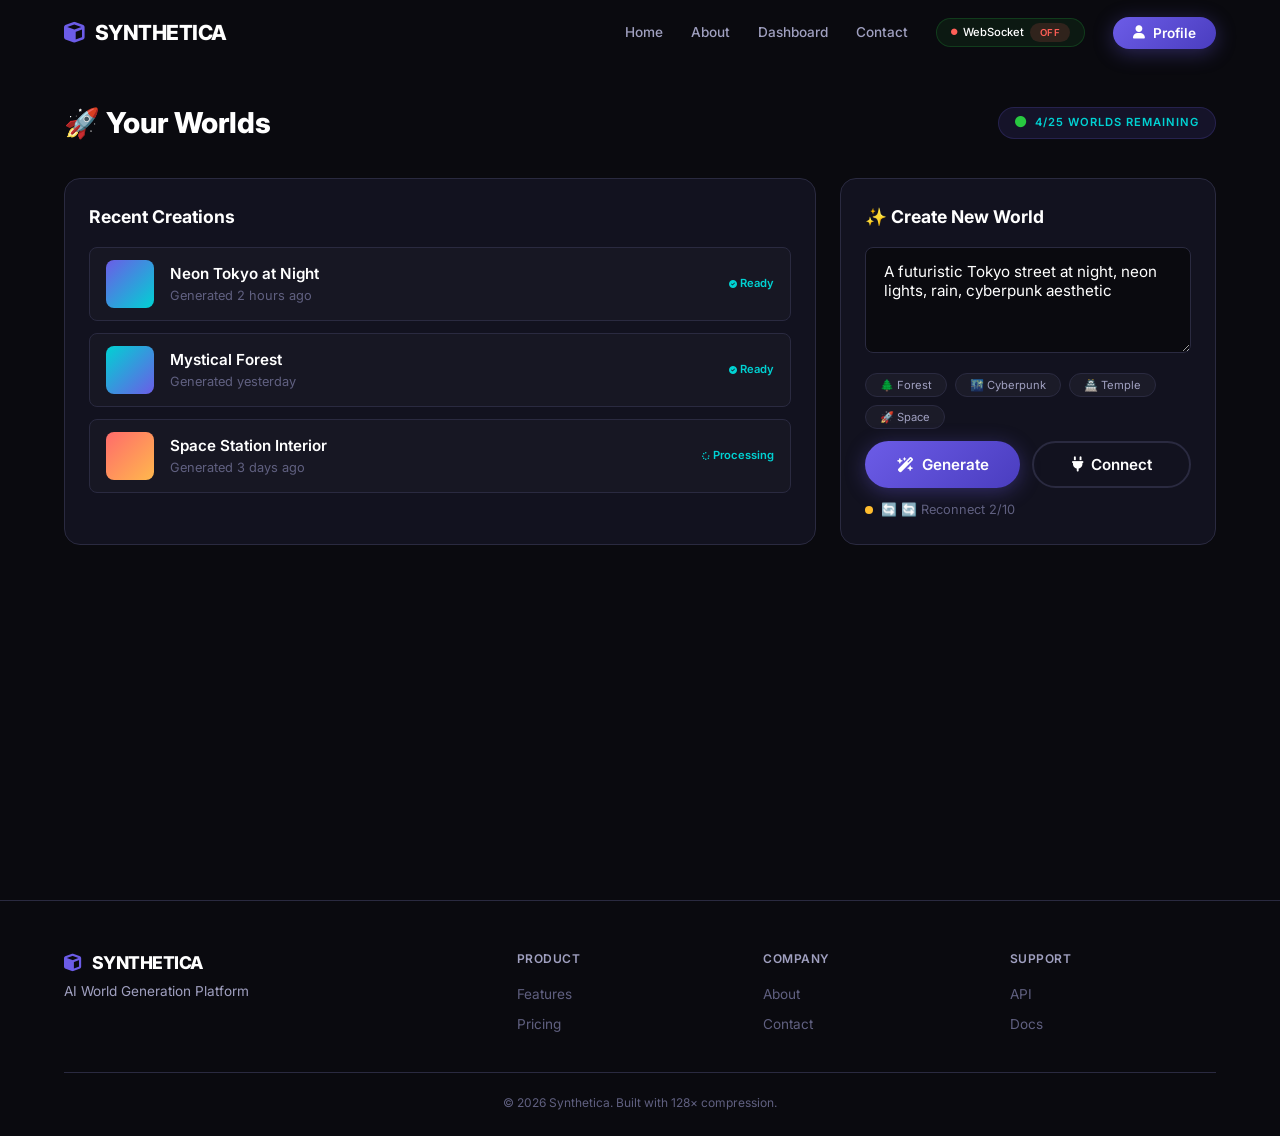
==== dashboard.html @ f523c08d "Synthetica Deploy" ====
<!DOCTYPE html>
<html lang="en">
<head>
    <meta charset="UTF-8" />
    <meta name="viewport" content="width=device-width, initial-scale=1.0" />
    <title>Dashboard · Synthetica</title>
    <link href="https://fonts.googleapis.com/css2?family=Inter:wght@400;500;600;700;800;900&display=swap" rel="stylesheet" />
    <link rel="stylesheet" href="https://cdnjs.cloudflare.com/ajax/libs/font-awesome/6.5.0/css/all.min.css" />
    <link rel="stylesheet" href="static/css/style.css" />
    <style>
        .dashboard { padding: 100px 0 60px; min-height: 100vh; }
        .dashboard-header { display: flex; justify-content: space-between; align-items: center; margin-bottom: 32px; flex-wrap: wrap; gap: 16px; }
        .dashboard-header h2 { font-size: 1.8rem; font-weight: 800; }
        .dashboard-grid { display: grid; grid-template-columns: 2fr 1fr; gap: 24px; }
        .panel { background: var(--bg-card); border: 1px solid var(--border-color); border-radius: var(--radius); padding: 24px; }
        .panel h3 { margin-bottom: 16px; font-size: 1.1rem; font-weight: 700; }
        .world-list { display: flex; flex-direction: column; gap: 12px; max-height: 500px; overflow-y: auto; }
        .world-list::-webkit-scrollbar { width: 4px; }
        .world-list::-webkit-scrollbar-track { background: var(--bg-dark); }
        .world-list::-webkit-scrollbar-thumb { background: var(--primary); border-radius: 10px; }
        .world-item { display: flex; align-items: center; gap: 16px; padding: 12px 16px; background: rgba(255,255,255,0.02); border-radius: var(--radius-sm); border: 1px solid var(--border-color); transition: var(--transition); }
        .world-item:hover { border-color: rgba(108,92,231,0.3); background: rgba(108,92,231,0.03); }
        .world-item .thumb { width: 48px; height: 48px; border-radius: 8px; background: linear-gradient(135deg, var(--primary), var(--secondary)); flex-shrink: 0; }
        .world-item .info { flex: 1; }
        .world-item .info h4 { font-size: 0.95rem; font-weight: 600; }
        .world-item .info p { color: var(--text-muted); font-size: 0.8rem; }
        .world-item .status { font-size: 0.7rem; font-weight: 600; color: var(--secondary); }
        .world-item .status i { font-size: 0.5rem; }
        .prompt-input { width: 100%; padding: 14px 18px; border-radius: var(--radius-sm); border: 1px solid var(--border-color); background: var(--bg-dark); color: white; font-family: var(--font); font-size: 0.95rem; resize: vertical; transition: var(--transition); }
        .prompt-input:focus { outline: none; border-color: var(--primary); box-shadow: 0 0 0 3px rgba(108,92,231,0.1); }
        .generate-bar { display: flex; gap: 12px; margin-top: 12px; }
        .generate-bar .btn { flex: 1; justify-content: center; }
        #connectionStatus { margin-top: 12px; font-size: 0.8rem; color: var(--text-muted); display: flex; align-items: center; gap: 8px; }
        #connectionStatus .dot { width: 8px; height: 8px; border-radius: 50%; display: inline-block; }
        #connectionStatus .dot.green { background: #28C840; }
        #connectionStatus .dot.red { background: #FF5F57; }
        #connectionStatus .dot.yellow { background: #FFBD2E; }
        .quick-prompts { display: flex; gap: 8px; flex-wrap: wrap; margin-top: 12px; }
        .quick-prompts button { background: rgba(255,255,255,0.04); border: 1px solid var(--border-color); color: var(--text-secondary); padding: 4px 14px; border-radius: 50px; font-size: 0.7rem; cursor: pointer; transition: var(--transition); font-family: var(--font); }
        .quick-prompts button:hover { border-color: var(--primary); color: white; }
        .profile-modal { display: none; position: fixed; top: 0; left: 0; right: 0; bottom: 0; background: rgba(0,0,0,0.8); backdrop-filter: blur(10px); z-index: 9999; align-items: center; justify-content: center; }
        .profile-modal.active { display: flex; }
        .profile-modal-content { background: var(--bg-card); border: 1px solid var(--border-color); border-radius: var(--radius); padding: 40px; max-width: 420px; width: 90%; position: relative; }
        .profile-modal-close { position: absolute; top: 12px; right: 16px; background: none; border: none; color: var(--text-secondary); font-size: 1.5rem; cursor: pointer; transition: var(--transition); }
        .profile-modal-close:hover { color: white; }
        .profile-avatar { width: 80px; height: 80px; border-radius: 50%; background: linear-gradient(135deg,var(--primary),var(--secondary)); margin: 0 auto 12px; display: flex; align-items: center; justify-content: center; font-size: 2.5rem; font-weight: 700; color: white; }
        @media (max-width: 768px) { .dashboard-grid { grid-template-columns: 1fr; } .dashboard-header { flex-direction: column; align-items: flex-start; } .generate-bar { flex-direction: column; } }
    </style>
</head>
<body>

<nav class="navbar" id="navbar">
    <div class="container">
        <a href="index.html" class="logo"><i class="fas fa-cube"></i> SYNTHETICA</a>
        <div class="nav-links">
            <a href="index.html">Home</a>
            <a href="about.html">About</a>
            <a href="dashboard.html">Dashboard</a>
            <a href="contact.html">Contact</a>
            <div class="websocket-badge" id="wsBadge2"><i class="fas fa-circle"></i><span>WebSocket</span><span class="status live">LIVE</span></div>
            <button class="btn btn-primary btn-sm" onclick="openProfile()" style="cursor:pointer; border:none; font-family:var(--font);"><i class="fas fa-user"></i> Profile</button>
        </div>
        <div class="hamburger" id="hamburger2"><span></span><span></span><span></span></div>
    </div>
</nav>

<div class="profile-modal" id="profileModal">
    <div class="profile-modal-content">
        <button class="profile-modal-close" onclick="closeProfile()">&times;</button>
        <div style="text-align:center; margin-bottom:24px;">
            <div class="profile-avatar">👤</div>
            <h2 style="font-size:1.5rem;">CSE Student</h2>
            <p style="color:var(--text-secondary);">hello@synthetica.ai</p>
        </div>
        <div style="border-top:1px solid var(--border-color); padding-top:16px;">
            <div style="display:flex; justify-content:space-between; padding:8px 0;"><span style="color:var(--text-secondary);">Plan</span><span style="font-weight:600; color:var(--secondary);">Free</span></div>
            <div style="display:flex; justify-content:space-between; padding:8px 0;"><span style="color:var(--text-secondary);">Worlds Used</span><span style="font-weight:600;">4 / 25</span></div>
            <div style="display:flex; justify-content:space-between; padding:8px 0;"><span style="color:var(--text-secondary);">Member Since</span><span style="font-weight:600;">2026</span></div>
        </div>
        <a href="index.html#pricing" class="btn btn-primary" style="width:100%; justify-content:center; margin-top:16px;"><i class="fas fa-crown"></i> Upgrade to Pro</a>
    </div>
</div>

<section class="dashboard">
    <div class="container">
        <div class="dashboard-header">
            <h2>🚀 Your Worlds</h2>
            <span class="badge"><i class="fas fa-circle" style="color:#28C840;"></i> 4/25 worlds remaining</span>
        </div>
        <div class="dashboard-grid">
            <div class="panel">
                <h3>Recent Creations</h3>
                <div class="world-list" id="worldList">
                    <div class="world-item"><div class="thumb"></div><div class="info"><h4>Neon Tokyo at Night</h4><p>Generated 2 hours ago</p></div><span class="status"><i class="fas fa-check-circle"></i> Ready</span></div>
                    <div class="world-item"><div class="thumb" style="background:linear-gradient(135deg,#00D2D3,#6C5CE7);"></div><div class="info"><h4>Mystical Forest</h4><p>Generated yesterday</p></div><span class="status"><i class="fas fa-check-circle"></i> Ready</span></div>
                    <div class="world-item"><div class="thumb" style="background:linear-gradient(135deg,#FF6B6B,#FFB84D);"></div><div class="info"><h4>Space Station Interior</h4><p>Generated 3 days ago</p></div><span class="status"><i class="fas fa-spinner fa-spin"></i> Processing</span></div>
                </div>
            </div>
            <div class="panel">
                <h3>✨ Create New World</h3>
                <textarea class="prompt-input" id="promptInput" rows="4" placeholder="Describe your world... e.g., &quot;A cyberpunk city with flying cars at sunset&quot;">A futuristic Tokyo street at night, neon lights, rain, cyberpunk aesthetic</textarea>
                <div class="quick-prompts">
                    <button onclick="setPrompt('A serene forest with glowing mushrooms at midnight')">🌲 Forest</button>
                    <button onclick="setPrompt('A cyberpunk city with flying cars and holographic billboards')">🌃 Cyberpunk</button>
                    <button onclick="setPrompt('An ancient floating temple in the clouds')">🏯 Temple</button>
                    <button onclick="setPrompt('A futuristic space station with Earth view')">🚀 Space</button>
                </div>
                <div class="generate-bar">
                    <button class="btn btn-primary" id="generateBtn"><i class="fas fa-wand-magic-sparkles"></i> Generate</button>
                    <button class="btn btn-outline" id="connectBtn"><i class="fas fa-plug"></i> Connect</button>
                </div>
                <div id="connectionStatus"><span class="dot red" id="statusDot"></span><span id="statusText">🔴 Disconnected</span></div>
            </div>
        </div>
    </div>
</section>

<footer class="footer">
    <div class="container">
        <div class="footer-grid">
            <div class="footer-brand"><a href="index.html" class="logo"><i class="fas fa-cube"></i> SYNTHETICA</a><p>AI World Generation Platform</p></div>
            <div class="footer-links"><h5>Product</h5><a href="index.html#features">Features</a><a href="index.html#pricing">Pricing</a></div>
            <div class="footer-links"><h5>Company</h5><a href="about.html">About</a><a href="contact.html">Contact</a></div>
            <div class="footer-links"><h5>Support</h5><a href="contact.html">API</a><a href="contact.html">Docs</a></div>
        </div>
        <div class="footer-bottom"><p>&copy; 2026 Synthetica. Built with 128× compression.</p></div>
    </div>
</footer>

<script>
// ===== BASIC FUNCTIONS =====
function setPrompt(text) { 
    document.getElementById('promptInput').value = text; 
}

function openProfile() { 
    document.getElementById('profileModal').classList.add('active'); 
}

function closeProfile() { 
    document.getElementById('profileModal').classList.remove('active'); 
}

window.onclick = function(event) { 
    const modal = document.getElementById('profileModal'); 
    if (event.target == modal) { 
        modal.classList.remove('active'); 
    } 
};

// ===== HAMBURGER MENU =====
document.getElementById('hamburger2')?.addEventListener('click', function() { 
    document.querySelector('.nav-links').classList.toggle('active'); 
});

// ===== CONNECT BUTTON =====
document.getElementById('connectBtn')?.addEventListener('click', function() {
    console.log('🔌 Connect button clicked');
    if (typeof ws !== 'undefined' && ws) {
        ws.connect();
        document.getElementById('statusText').textContent = '🔄 Connecting...';
        document.getElementById('statusDot').className = 'dot yellow';
    } else {
        alert('⚠️ WebSocket not initialized. Please refresh the page.');
    }
});

// ===== GENERATE BUTTON =====
document.getElementById('generateBtn')?.addEventListener('click', function() {
    const prompt = document.getElementById('promptInput').value || 'A futuristic world';
    console.log('🎯 Generate clicked:', prompt);
    
    if (typeof ws === 'undefined' || !ws) {
        alert('⚠️ WebSocket not initialized. Please refresh the page.');
        return;
    }
    
    if (!ws.isConnected) {
        alert('⚠️ Please connect to the server first. Click "Connect".');
        document.getElementById('statusText').textContent = '⚠️ Not connected';
        document.getElementById('statusDot').className = 'dot red';
        return;
    }
    
    ws.sendPrompt(prompt);
    document.getElementById('statusText').textContent = '⏳ Generating...';
    document.getElementById('statusDot').className = 'dot yellow';
});

// ===== AUTO-CONNECT ON PAGE LOAD =====
document.addEventListener('DOMContentLoaded', function() {
    console.log('📄 Dashboard loaded');
    
    // Try to connect after 1 second
    setTimeout(function() {
        if (typeof ws !== 'undefined' && ws && !ws.isConnected) {
            console.log('🔄 Auto-connecting...');
            ws.connect();
        }
    }, 1000);
    
    // Check connection status after 2 seconds
    setTimeout(function() {
        if (typeof ws !== 'undefined' && ws && ws.isConnected) {
            document.getElementById('statusText').textContent = '🟢 Connected to Synthetica';
            document.getElementById('statusDot').className = 'dot green';
        } else {
            document.getElementById('statusText').textContent = '⚠️ Click "Connect" to start';
            document.getElementById('statusDot').className = 'dot red';
        }
    }, 2500);
});

// ===== OVERRIDE WS STATUS HANDLER =====
document.addEventListener('DOMContentLoaded', function() {
    // Wait for ws to be defined
    const checkWs = setInterval(function() {
        if (typeof ws !== 'undefined' && ws) {
            clearInterval(checkWs);
            console.log('✅ WebSocket found, overriding status handler');
            
            // Save original onStatus
            const originalOnStatus = ws.onStatus;
            
            // Override
            ws.onStatus = function(status, message) {
                console.log('📡 Status update:', status, message);
                
                // Call original if exists
                if (originalOnStatus && typeof originalOnStatus === 'function') {
                    originalOnStatus(status, message);
                }
                
                // Update dashboard status
                const statusText = document.getElementById('statusText');
                const statusDot = document.getElementById('statusDot');
                
                if (statusText && statusDot) {
                    if (status === 'connected' || status === 'complete') {
                        statusText.textContent = '🟢 ' + (message || 'Connected to Synthetica');
                        statusDot.className = 'dot green';
                    } else if (status === 'reconnecting') {
                        statusText.textContent = '🔄 ' + message;
                        statusDot.className = 'dot yellow';
                    } else if (status === 'generating') {
                        statusText.textContent = '⏳ ' + message;
                        statusDot.className = 'dot yellow';
                    } else if (status === 'world') {
                        statusText.textContent = '🌍 ' + message;
                        statusDot.className = 'dot green';
                    } else if (status === 'failed') {
                        statusText.textContent = '❌ ' + message;
                        statusDot.className = 'dot red';
                    } else {
                        statusText.textContent = '⚪ ' + (message || 'Disconnected');
                        statusDot.className = 'dot red';
                    }
                }
            };
            
            console.log('✅ Status handler updated successfully!');
        }
    }, 100);
});

console.log('🚀 Dashboard ready!');
</script>

<script src="static/js/main.js"></script>
<script src="static/js/websocket.js"></script>
</body>
</html>
---- static/css/style.css ----
:root {
    --primary: #6C5CE7;
    --primary-dark: #4A3DBF;
    --secondary: #00D2D3;
    --bg-dark: #0A0A0F;
    --bg-card: #12121F;
    --text-primary: #FFFFFF;
    --text-secondary: #A0A0C0;
    --text-muted: #606080;
    --border-color: #2A2A40;
    --font: 'Inter', -apple-system, sans-serif;
    --radius: 16px;
    --radius-sm: 8px;
    --transition: 0.3s cubic-bezier(0.4, 0, 0.2, 1);
}
* { margin: 0; padding: 0; box-sizing: border-box; }
html { scroll-behavior: smooth; }
body {
    font-family: var(--font);
    background: var(--bg-dark);
    color: var(--text-primary);
    line-height: 1.6;
    -webkit-font-smoothing: antialiased;
    overflow-x: hidden;
}
.container { max-width: 1200px; margin: 0 auto; padding: 0 24px; }
.btn {
    display: inline-flex; align-items: center; justify-content: center;
    gap: 8px; padding: 12px 28px; border-radius: 50px;
    font-weight: 600; font-size: 0.95rem; text-decoration: none;
    transition: var(--transition); border: none; cursor: pointer;
    font-family: var(--font);
}
.btn-primary {
    background: linear-gradient(135deg, var(--primary), var(--primary-dark));
    color: white; box-shadow: 0 4px 20px rgba(108, 92, 231, 0.35);
}
.btn-primary:hover { transform: translateY(-2px); box-shadow: 0 8px 40px rgba(108, 92, 231, 0.5); }
.btn-primary:active { transform: scale(0.97); }
.btn-outline {
    background: transparent; color: var(--text-primary);
    border: 2px solid var(--border-color);
}
.btn-outline:hover { border-color: var(--primary); color: var(--primary); }
.btn-sm { padding: 8px 20px; font-size: 0.85rem; }
.btn-lg { padding: 16px 36px; font-size: 1.05rem; }
.btn:disabled { opacity: 0.5; cursor: not-allowed; transform: none !important; }
.badge {
    display: inline-flex; align-items: center; gap: 8px;
    background: rgba(108, 92, 231, 0.12);
    border: 1px solid rgba(108, 92, 231, 0.2);
    padding: 6px 16px; border-radius: 50px;
    font-size: 0.7rem; font-weight: 600;
    color: var(--secondary); text-transform: uppercase;
    letter-spacing: 1px;
}
.gradient-text {
    background: linear-gradient(135deg, var(--primary), var(--secondary));
    -webkit-background-clip: text; -webkit-text-fill-color: transparent;
    background-clip: text;
}
.highlight { color: var(--secondary); font-weight: 600; }
.navbar {
    position: fixed; top: 0; left: 0; right: 0; z-index: 1000;
    padding: 16px 0; transition: var(--transition); background: transparent;
}
.navbar.scrolled {
    background: rgba(10, 10, 15, 0.92);
    backdrop-filter: blur(20px);
    border-bottom: 1px solid var(--border-color);
}
.navbar .container { display: flex; justify-content: space-between; align-items: center; }
.logo {
    font-size: 1.3rem; font-weight: 800; color: white;
    text-decoration: none; display: flex; align-items: center;
    gap: 10px; letter-spacing: -0.5px;
}
.logo i { color: var(--primary); }
.nav-links {
    display: flex; align-items: center; gap: 28px;
}
.nav-links a {
    color: var(--text-secondary); text-decoration: none;
    font-size: 0.85rem; font-weight: 500; transition: var(--transition);
}
.nav-links a:hover { color: white; }
.websocket-badge {
    display: flex; align-items: center; gap: 6px;
    background: rgba(40, 200, 64, 0.08);
    border: 1px solid rgba(40, 200, 64, 0.2);
    padding: 4px 14px; border-radius: 50px;
    font-size: 0.7rem; font-weight: 500;
}
.websocket-badge i { font-size: 0.4rem; color: #28C840; }
.websocket-badge .status {
    padding: 2px 10px; border-radius: 50px;
    font-weight: 600; font-size: 0.6rem; letter-spacing: 0.5px;
}
.websocket-badge .status.live { background: rgba(40, 200, 64, 0.15); color: #28C840; }
.websocket-badge .status.off { background: rgba(255, 95, 87, 0.15); color: #FF5F57; }
.hamburger {
    display: none; flex-direction: column; gap: 5px; cursor: pointer; padding: 4px;
}
.hamburger span { width: 25px; height: 2px; background: white; transition: var(--transition); }
.hamburger.active span:nth-child(1) { transform: rotate(45deg) translate(5px, 5px); }
.hamburger.active span:nth-child(2) { opacity: 0; }
.hamburger.active span:nth-child(3) { transform: rotate(-45deg) translate(5px, -5px); }
.hero {
    min-height: 100vh; display: flex; align-items: center;
    padding: 120px 0 80px; position: relative; overflow: hidden;
}
.hero::before {
    content: ''; position: absolute; top: -40%; right: -20%;
    width: 800px; height: 800px;
    background: radial-gradient(circle, rgba(108, 92, 231, 0.06), transparent 70%);
    pointer-events: none;
}
.hero-grid {
    display: grid; grid-template-columns: 1fr 1.1fr;
    gap: 60px; align-items: center; position: relative; z-index: 1;
}
.hero-content h1 {
    font-size: 4.2rem; font-weight: 900; line-height: 1.05;
    margin: 16px 0 20px; letter-spacing: -0.03em;
}
.hero-status {
    display: flex; align-items: center; gap: 12px; margin: 8px 0 16px;
}
.status-indicator {
    display: flex; align-items: center; gap: 8px;
    font-size: 0.8rem; color: var(--text-secondary);
}
.status-indicator i {
    font-size: 0.5rem; color: #28C840;
    animation: pulse 2s ease-in-out infinite;
}
@keyframes pulse { 0%, 100% { opacity: 1; } 50% { opacity: 0.2; } }
.status-badge {
    padding: 2px 12px; border-radius: 50px; font-size: 0.6rem;
    font-weight: 700; letter-spacing: 0.5px;
}
.status-badge.live { background: rgba(40, 200, 64, 0.15); color: #28C840; }
.hero-desc {
    color: var(--text-secondary); font-size: 1.1rem;
    max-width: 480px; line-height: 1.8;
}
.hero-actions { display: flex; gap: 16px; margin-top: 32px; flex-wrap: wrap; }
.demo-window {
    background: var(--bg-card); border-radius: var(--radius);
    border: 1px solid var(--border-color); overflow: hidden;
    box-shadow: 0 0 60px rgba(108, 92, 231, 0.15);
}
.demo-header {
    padding: 12px 16px; background: rgba(255, 255, 255, 0.02);
    border-bottom: 1px solid var(--border-color);
    display: flex; align-items: center; gap: 8px; flex-wrap: wrap;
}
.dot { width: 10px; height: 10px; border-radius: 50%; display: inline-block; }
.dot.red { background: #FF5F57; }
.dot.yellow { background: #FFBD2E; }
.dot.green { background: #28C840; }
.demo-title {
    color: var(--text-secondary); font-size: 0.7rem;
    font-weight: 600; margin-left: 4px; letter-spacing: 0.5px;
}
.demo-badge {
    margin-left: auto; display: inline-flex; align-items: center;
    gap: 4px; font-size: 0.6rem; color: var(--text-muted);
    background: rgba(255, 255, 255, 0.04); padding: 2px 10px;
    border-radius: 50px;
}
.demo-badge i { font-size: 0.4rem; color: var(--secondary); }
.demo-content { padding: 16px; min-height: 380px; }
.world-preview {
    width: 100%; aspect-ratio: 16/9;
    background: linear-gradient(135deg, #0a0a1a, #1a0a2e, #0a1a2a);
    border-radius: var(--radius-sm); position: relative; overflow: hidden;
}
.preview-scene {
    width: 100%; height: 100%; position: relative;
    transition: transform 0.5s ease;
    background-image: radial-gradient(circle at 30% 20%, rgba(108, 92, 231, 0.2), transparent 50%), radial-gradient(circle at 70% 80%, rgba(0, 210, 211, 0.12), transparent 50%);
    background-size: cover; background-position: center;
}
.preview-scene::before {
    content: ''; position: absolute; inset: 0;
    background: linear-gradient(0deg, rgba(0, 0, 0, 0.6) 0%, transparent 40%), linear-gradient(180deg, rgba(108, 92, 231, 0.05) 0%, transparent 50%);
    pointer-events: none;
}
.world-overlay {
    position: absolute; inset: 0;
    display: flex; flex-direction: column; justify-content: space-between;
    padding: 20px;
}
.world-overlay>* { pointer-events: auto; }
.world-info { display: flex; justify-content: space-between; align-items: flex-start; }
.world-name { font-size: 1.2rem; font-weight: 700; color: white; text-shadow: 0 2px 20px rgba(0, 0, 0, 0.8); letter-spacing: -0.5px; }
.world-controls { display: flex; gap: 12px; color: rgba(255, 255, 255, 0.6); font-size: 0.9rem; }
.world-controls i { cursor: pointer; transition: var(--transition); }
.world-controls i:hover { color: white; transform: scale(1.1); }
.world-tags { display: flex; gap: 8px; flex-wrap: wrap; }
.world-tags .tag { padding: 2px 12px; border-radius: 50px; background: rgba(255, 255, 255, 0.06); border: 1px solid rgba(255, 255, 255, 0.06); font-size: 0.55rem; color: rgba(255, 255, 255, 0.5); letter-spacing: 0.5px; }
.world-actions { display: flex; justify-content: center; }
.world-btn { background: rgba(255, 255, 255, 0.06); backdrop-filter: blur(10px); border: 1px solid rgba(255, 255, 255, 0.08); color: white; padding: 10px 24px; border-radius: 50px; font-size: 0.8rem; font-weight: 600; cursor: pointer; transition: var(--transition); font-family: var(--font); }
.world-btn:hover { background: rgba(108, 92, 231, 0.2); border-color: var(--primary); transform: scale(1.02); }
.world-btn:disabled { opacity: 0.5; cursor: not-allowed; transform: none !important; }
.world-btn i { margin-right: 8px; }
.world-watermark { display: flex; gap: 16px; justify-content: flex-end; font-size: 0.6rem; color: rgba(255, 255, 255, 0.15); letter-spacing: 1px; }
.preview-overlay { position: absolute; top: 12px; right: 12px; pointer-events: none; }
.live-badge { display: inline-flex; align-items: center; gap: 6px; background: rgba(255, 0, 0, 0.12); backdrop-filter: blur(10px); border: 1px solid rgba(255, 0, 0, 0.15); padding: 4px 14px; border-radius: 50px; font-size: 0.65rem; font-weight: 700; color: #FF5F57; letter-spacing: 0.5px; }
.live-badge i { font-size: 0.4rem; animation: pulse 1.5s ease-in-out infinite; }
.generation-progress { position: absolute; bottom: 0; left: 0; right: 0; height: 4px; background: rgba(255, 255, 255, 0.05); overflow: hidden; }
.generation-progress .bar { height: 100%; width: 0%; background: linear-gradient(90deg, var(--primary), var(--secondary)); transition: width 0.5s ease; }
.generation-stage { position: absolute; bottom: 50px; left: 50%; transform: translateX(-50%); font-size: 0.7rem; color: rgba(255, 255, 255, 0.6); background: rgba(0, 0, 0, 0.6); padding: 4px 16px; border-radius: 50px; backdrop-filter: blur(10px); display: none; }
.stats { padding: 40px 0 80px; border-top: 1px solid var(--border-color); }
.stats-grid { display: grid; grid-template-columns: repeat(3, 1fr); gap: 40px; text-align: center; }
.stat-card { padding: 20px; }
.stat-number { font-size: 3.2rem; font-weight: 900; background: linear-gradient(135deg, var(--primary), var(--secondary)); -webkit-background-clip: text; -webkit-text-fill-color: transparent; background-clip: text; }
.stat-label { display: block; font-size: 1.1rem; font-weight: 700; color: white; margin: 4px 0; }
.stat-desc { font-size: 0.85rem; color: var(--text-muted); max-width: 260px; margin: 8px auto 0; }
.features { padding: 80px 0; background: var(--bg-card); }
.section-header { text-align: center; margin-bottom: 48px; }
.section-tag { display: inline-block; background: rgba(108, 92, 231, 0.08); color: var(--secondary); padding: 4px 16px; border-radius: 50px; font-size: 0.7rem; font-weight: 600; text-transform: uppercase; letter-spacing: 1px; }
.section-header h2 { font-size: 2.6rem; font-weight: 800; margin: 12px 0; letter-spacing: -0.02em; }
.features-grid { display: grid; grid-template-columns: repeat(4, 1fr); gap: 20px; }
.feature-card { background: var(--bg-dark); border: 1px solid var(--border-color); border-radius: var(--radius); padding: 28px 24px; transition: var(--transition); }
.feature-card:hover { transform: translateY(-4px); border-color: rgba(108, 92, 231, 0.2); box-shadow: 0 0 60px rgba(108, 92, 231, 0.1); }
.feature-icon { width: 48px; height: 48px; border-radius: 12px; background: rgba(108, 92, 231, 0.08); display: flex; align-items: center; justify-content: center; font-size: 1.2rem; color: var(--primary); margin-bottom: 12px; }
.feature-card h3 { font-size: 1rem; font-weight: 700; margin-bottom: 6px; }
.feature-card p { color: var(--text-secondary); font-size: 0.85rem; line-height: 1.6; }
.showcase { padding: 80px 0; }
.gallery { display: grid; grid-template-columns: repeat(4, 1fr); gap: 20px; }
.gallery-item { position: relative; border-radius: var(--radius); overflow: hidden; aspect-ratio: 1; background: var(--bg-card); border: 1px solid var(--border-color); cursor: pointer; transition: var(--transition); }
.gallery-item:hover { transform: scale(1.02); border-color: rgba(108, 92, 231, 0.3); }
.gallery-thumb { width: 100%; height: 100%; transition: var(--transition); }
.gallery-item:hover .gallery-thumb { transform: scale(1.1); }
.gallery-overlay { position: absolute; bottom: 0; left: 0; right: 0; padding: 20px; background: linear-gradient(transparent, rgba(0, 0, 0, 0.8)); opacity: 0; transition: var(--transition); }
.gallery-item:hover .gallery-overlay { opacity: 1; }
.gallery-overlay p { font-weight: 600; font-size: 0.95rem; }
.gallery-overlay span { font-size: 0.75rem; color: var(--text-secondary); display: flex; align-items: center; gap: 4px; margin-top: 4px; }
.pricing { padding: 80px 0; background: var(--bg-card); border-bottom: 1px solid var(--border-color); }
.pricing-grid { display: grid; grid-template-columns: repeat(3, 1fr); gap: 24px; max-width: 900px; margin: 0 auto; }
.pricing-card { background: var(--bg-dark); border: 1px solid var(--border-color); border-radius: var(--radius); padding: 32px 28px; text-align: center; transition: var(--transition); }
.pricing-card:hover { transform: translateY(-4px); }
.pricing-card.popular { border-color: var(--primary); position: relative; }
.popular-badge { position: absolute; top: -12px; left: 50%; transform: translateX(-50%); background: var(--primary); color: white; padding: 4px 20px; border-radius: 50px; font-size: 0.75rem; font-weight: 600; }
.pricing-header h4 { font-size: 1.3rem; }
.pricing-header p { color: var(--text-secondary); font-size: 0.9rem; }
.pricing-price { font-size: 2.8rem; font-weight: 700; margin: 16px 0 24px; }
.pricing-price span { font-size: 1rem; font-weight: 400; color: var(--text-muted); }
.pricing-card ul { list-style: none; margin-bottom: 28px; }
.pricing-card ul li { padding: 6px 0; color: var(--text-secondary); font-size: 0.9rem; display: flex; align-items: center; gap: 10px; justify-content: center; }
.pricing-card ul li i.fa-check { color: var(--secondary); }
.pricing-card ul li i.fa-xmark { color: var(--text-muted); }
.pricing-card .btn { width: 100%; justify-content: center; }
.cta { padding: 80px 0; }
.cta-box { background: linear-gradient(135deg, rgba(108, 92, 231, 0.06), rgba(0, 210, 211, 0.03)); border: 1px solid var(--border-color); border-radius: var(--radius); padding: 48px; text-align: center; }
.cta-box h2 { font-size: 2.2rem; font-weight: 800; margin-bottom: 8px; }
.cta-box p { color: var(--text-secondary); margin-bottom: 24px; }
#subscribeForm { display: flex; gap: 12px; max-width: 460px; margin: 0 auto; }
#subscribeForm input { flex: 1; padding: 14px 20px; border-radius: 50px; border: 1px solid var(--border-color); background: var(--bg-dark); color: white; font-size: 0.95rem; font-family: var(--font); transition: var(--transition); }
#subscribeForm input:focus { outline: none; border-color: var(--primary); box-shadow: 0 0 0 3px rgba(108, 92, 231, 0.1); }
.footer { padding: 48px 0 24px; border-top: 1px solid var(--border-color); }
.footer-grid { display: grid; grid-template-columns: 2fr 1fr 1fr 1fr; gap: 40px; margin-bottom: 32px; }
.footer-brand .logo { font-size: 1.1rem; }
.footer-brand p { color: var(--text-secondary); font-size: 0.85rem; margin-top: 4px; }
.footer-links h5 { font-size: 0.75rem; font-weight: 600; text-transform: uppercase; letter-spacing: 0.5px; color: var(--text-secondary); margin-bottom: 12px; }
.footer-links a { display: block; color: var(--text-muted); text-decoration: none; font-size: 0.85rem; padding: 4px 0; transition: var(--transition); }
.footer-links a:hover { color: white; }
.footer-bottom { padding-top: 20px; border-top: 1px solid var(--border-color); text-align: center; color: var(--text-muted); font-size: 0.75rem; }
@media (max-width: 1024px) {
    .hero-grid { grid-template-columns: 1fr; text-align: center; }
    .hero-content h1 { font-size: 3.2rem; }
    .hero-desc { margin: 0 auto; }
    .hero-actions { justify-content: center; }
    .hero-status { justify-content: center; }
    .features-grid { grid-template-columns: repeat(2, 1fr); }
    .pricing-grid { grid-template-columns: 1fr; max-width: 400px; }
    .gallery { grid-template-columns: repeat(2, 1fr); }
}
@media (max-width: 768px) {
    .nav-links { display: none; flex-direction: column; background: var(--bg-dark); padding: 24px; border-radius: var(--radius); border: 1px solid var(--border-color); position: absolute; top: 70px; right: 16px; min-width: 220px; gap: 16px; box-shadow: 0 20px 60px rgba(0, 0, 0, 0.5); }
    .nav-links.active { display: flex; }
    .hamburger { display: flex; }
    .hero-content h1 { font-size: 2.4rem; }
    .stats-grid { grid-template-columns: 1fr; gap: 20px; }
    .features-grid { grid-template-columns: 1fr; max-width: 400px; margin: 0 auto; }
    .footer-grid { grid-template-columns: 1fr; text-align: center; }
    #subscribeForm { flex-direction: column; }
    .cta-box { padding: 32px 20px; }
    .cta-box h2 { font-size: 1.6rem; }
    .gallery { grid-template-columns: 1fr 1fr; }
    .dashboard-grid { grid-template-columns: 1fr !important; }
    .dashboard-header { flex-direction: column; align-items: flex-start; }
    .generate-bar { flex-direction: column; }
}
@media (max-width: 480px) {
    .hero-content h1 { font-size: 1.8rem; }
    .demo-content { min-height: 200px; padding: 8px; }
    .world-controls { display: none; }
    .world-tags .tag { font-size: 0.45rem; padding: 1px 8px; }
    .world-btn { font-size: 0.7rem; padding: 8px 16px; }
    .gallery { grid-template-columns: 1fr; max-width: 320px; margin: 0 auto; }
}
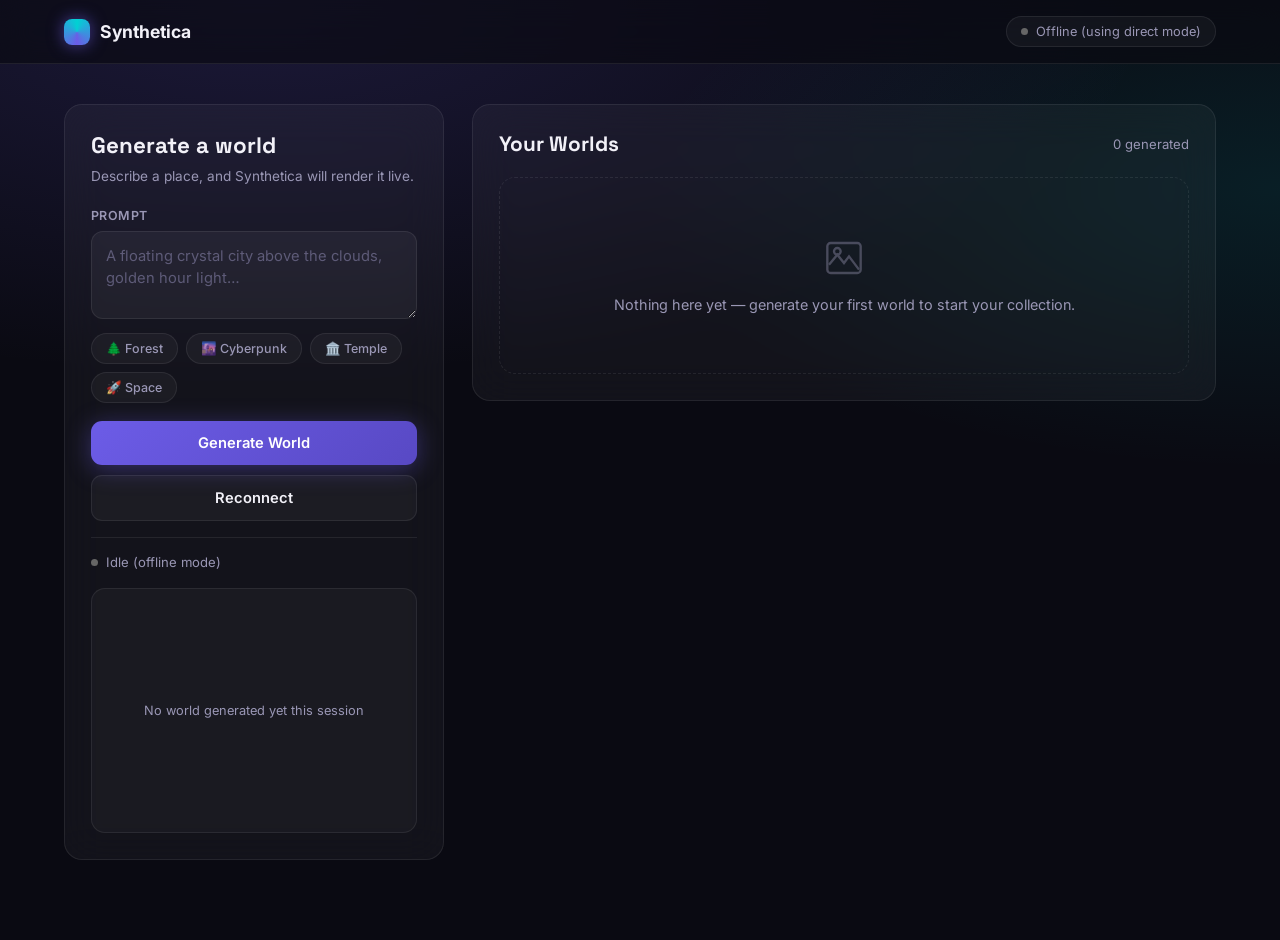
==== commit e1999c6e: "Synthetica MVP" ====
--- a/dashboard.html
+++ b/dashboard.html
@@ -1,272 +1,387 @@
 <!DOCTYPE html>
 <html lang="en">
 <head>
-    <meta charset="UTF-8" />
-    <meta name="viewport" content="width=device-width, initial-scale=1.0" />
-    <title>Dashboard · Synthetica</title>
-    <link href="https://fonts.googleapis.com/css2?family=Inter:wght@400;500;600;700;800;900&display=swap" rel="stylesheet" />
-    <link rel="stylesheet" href="https://cdnjs.cloudflare.com/ajax/libs/font-awesome/6.5.0/css/all.min.css" />
-    <link rel="stylesheet" href="static/css/style.css" />
-    <style>
-        .dashboard { padding: 100px 0 60px; min-height: 100vh; }
-        .dashboard-header { display: flex; justify-content: space-between; align-items: center; margin-bottom: 32px; flex-wrap: wrap; gap: 16px; }
-        .dashboard-header h2 { font-size: 1.8rem; font-weight: 800; }
-        .dashboard-grid { display: grid; grid-template-columns: 2fr 1fr; gap: 24px; }
-        .panel { background: var(--bg-card); border: 1px solid var(--border-color); border-radius: var(--radius); padding: 24px; }
-        .panel h3 { margin-bottom: 16px; font-size: 1.1rem; font-weight: 700; }
-        .world-list { display: flex; flex-direction: column; gap: 12px; max-height: 500px; overflow-y: auto; }
-        .world-list::-webkit-scrollbar { width: 4px; }
-        .world-list::-webkit-scrollbar-track { background: var(--bg-dark); }
-        .world-list::-webkit-scrollbar-thumb { background: var(--primary); border-radius: 10px; }
-        .world-item { display: flex; align-items: center; gap: 16px; padding: 12px 16px; background: rgba(255,255,255,0.02); border-radius: var(--radius-sm); border: 1px solid var(--border-color); transition: var(--transition); }
-        .world-item:hover { border-color: rgba(108,92,231,0.3); background: rgba(108,92,231,0.03); }
-        .world-item .thumb { width: 48px; height: 48px; border-radius: 8px; background: linear-gradient(135deg, var(--primary), var(--secondary)); flex-shrink: 0; }
-        .world-item .info { flex: 1; }
-        .world-item .info h4 { font-size: 0.95rem; font-weight: 600; }
-        .world-item .info p { color: var(--text-muted); font-size: 0.8rem; }
-        .world-item .status { font-size: 0.7rem; font-weight: 600; color: var(--secondary); }
-        .world-item .status i { font-size: 0.5rem; }
-        .prompt-input { width: 100%; padding: 14px 18px; border-radius: var(--radius-sm); border: 1px solid var(--border-color); background: var(--bg-dark); color: white; font-family: var(--font); font-size: 0.95rem; resize: vertical; transition: var(--transition); }
-        .prompt-input:focus { outline: none; border-color: var(--primary); box-shadow: 0 0 0 3px rgba(108,92,231,0.1); }
-        .generate-bar { display: flex; gap: 12px; margin-top: 12px; }
-        .generate-bar .btn { flex: 1; justify-content: center; }
-        #connectionStatus { margin-top: 12px; font-size: 0.8rem; color: var(--text-muted); display: flex; align-items: center; gap: 8px; }
-        #connectionStatus .dot { width: 8px; height: 8px; border-radius: 50%; display: inline-block; }
-        #connectionStatus .dot.green { background: #28C840; }
-        #connectionStatus .dot.red { background: #FF5F57; }
-        #connectionStatus .dot.yellow { background: #FFBD2E; }
-        .quick-prompts { display: flex; gap: 8px; flex-wrap: wrap; margin-top: 12px; }
-        .quick-prompts button { background: rgba(255,255,255,0.04); border: 1px solid var(--border-color); color: var(--text-secondary); padding: 4px 14px; border-radius: 50px; font-size: 0.7rem; cursor: pointer; transition: var(--transition); font-family: var(--font); }
-        .quick-prompts button:hover { border-color: var(--primary); color: white; }
-        .profile-modal { display: none; position: fixed; top: 0; left: 0; right: 0; bottom: 0; background: rgba(0,0,0,0.8); backdrop-filter: blur(10px); z-index: 9999; align-items: center; justify-content: center; }
-        .profile-modal.active { display: flex; }
-        .profile-modal-content { background: var(--bg-card); border: 1px solid var(--border-color); border-radius: var(--radius); padding: 40px; max-width: 420px; width: 90%; position: relative; }
-        .profile-modal-close { position: absolute; top: 12px; right: 16px; background: none; border: none; color: var(--text-secondary); font-size: 1.5rem; cursor: pointer; transition: var(--transition); }
-        .profile-modal-close:hover { color: white; }
-        .profile-avatar { width: 80px; height: 80px; border-radius: 50%; background: linear-gradient(135deg,var(--primary),var(--secondary)); margin: 0 auto 12px; display: flex; align-items: center; justify-content: center; font-size: 2.5rem; font-weight: 700; color: white; }
-        @media (max-width: 768px) { .dashboard-grid { grid-template-columns: 1fr; } .dashboard-header { flex-direction: column; align-items: flex-start; } .generate-bar { flex-direction: column; } }
-    </style>
+<meta charset="UTF-8" />
+<meta name="viewport" content="width=device-width, initial-scale=1.0" />
+<title>Dashboard — Synthetica</title>
+<link rel="preconnect" href="https://fonts.googleapis.com">
+<link rel="preconnect" href="https://fonts.gstatic.com" crossorigin>
+<link href="https://fonts.googleapis.com/css2?family=Inter:wght@400;500;600;700;800&family=Space+Grotesk:wght@500;600;700&display=swap" rel="stylesheet">
+<style>
+  :root{
+    --bg: #0a0a12;
+    --purple: #6C5CE7;
+    --purple-soft: #8b7ff0;
+    --cyan: #00D2D3;
+    --text: #f2f1f8;
+    --text-dim: #9a97b5;
+    --border: rgba(255,255,255,0.08);
+    --glass: rgba(255,255,255,0.04);
+  }
+  *{box-sizing:border-box;margin:0;padding:0;}
+  body{
+    background: radial-gradient(ellipse 70% 40% at 20% 0%, rgba(108,92,231,0.18), transparent),
+                radial-gradient(ellipse 50% 30% at 100% 20%, rgba(0,210,211,0.1), transparent),
+                var(--bg);
+    color: var(--text);
+    font-family: 'Inter', sans-serif;
+    min-height: 100vh;
+  }
+  .display{ font-family:'Space Grotesk', sans-serif; }
+
+  nav{
+    position: sticky; top:0; z-index:50;
+    display:flex; align-items:center; justify-content:space-between;
+    padding: 16px 5vw;
+    backdrop-filter: blur(16px);
+    background: rgba(10,10,18,0.65);
+    border-bottom: 1px solid var(--border);
+  }
+  .logo{ display:flex; align-items:center; gap:10px; font-weight:700; font-size:1.1rem; text-decoration:none; color:var(--text); }
+  .logo-mark{
+    width:26px;height:26px;border-radius:8px;
+    background: conic-gradient(from 180deg, var(--purple), var(--cyan), var(--purple));
+    box-shadow: 0 0 16px rgba(108,92,231,0.6);
+  }
+  .conn-pill{
+    display:flex; align-items:center; gap:8px; font-size:0.8rem; color:var(--text-dim);
+    border:1px solid var(--border); padding:7px 14px; border-radius:100px; background: var(--glass);
+  }
+  .conn-dot{ width:7px;height:7px;border-radius:50%; background:#666; transition: background .3s; }
+  .conn-dot.connected{ background: var(--cyan); box-shadow:0 0 8px var(--cyan); }
+
+  main{ max-width: 1280px; margin: 0 auto; padding: 40px 5vw 80px; display:grid; grid-template-columns: 380px 1fr; gap:28px; align-items:start; }
+
+  .panel{
+    background: var(--glass); border:1px solid var(--border); border-radius:18px;
+    backdrop-filter: blur(20px); padding: 26px;
+  }
+
+  .gen-panel h1{ font-family:'Space Grotesk'; font-size:1.4rem; margin-bottom:6px; font-weight:700; }
+  .gen-panel .sub{ color: var(--text-dim); font-size:0.85rem; margin-bottom:22px; line-height:1.5; }
+
+  label{ font-size:0.78rem; color: var(--text-dim); font-weight:600; text-transform:uppercase; letter-spacing:0.04em; display:block; margin-bottom:8px; }
+  textarea{
+    width:100%; background: rgba(255,255,255,0.05); border:1px solid var(--border);
+    color: var(--text); padding: 13px 14px; border-radius: 12px; font-family:inherit; font-size:0.92rem;
+    outline:none; resize: vertical; min-height: 88px; transition: border-color .2s; line-height:1.5;
+  }
+  textarea:focus{ border-color: var(--purple-soft); }
+  textarea::placeholder{ color: #5e5b78; }
+
+  .field{ margin-bottom: 18px; }
+
+  .quick-chips{ display:flex; gap:8px; flex-wrap:wrap; margin-top:10px; }
+  .chip{
+    background: rgba(255,255,255,0.04); border:1px solid var(--border); color: var(--text-dim);
+    padding: 7px 14px; border-radius: 100px; font-size:0.78rem; cursor:pointer; font-family:inherit; font-weight:500;
+    transition: all .15s;
+  }
+  .chip:hover{ background: rgba(108,92,231,0.15); border-color: var(--purple-soft); color: var(--text); }
+
+  .btn{
+    border:none; cursor:pointer; font-family:inherit; font-weight:600;
+    display:inline-flex; align-items:center; justify-content:center; gap:8px;
+    transition: transform .15s ease, box-shadow .2s ease, opacity .2s ease;
+    width:100%; padding:13px; border-radius:11px; font-size:0.92rem;
+  }
+  .btn:active{ transform: scale(0.98); }
+  .btn-primary{
+    background: linear-gradient(135deg, var(--purple), #5849c4); color:#fff;
+    box-shadow: 0 4px 24px rgba(108,92,231,0.4);
+  }
+  .btn-primary:hover{ box-shadow: 0 6px 30px rgba(108,92,231,0.6); }
+  .btn-primary:disabled{ opacity:0.55; cursor:not-allowed; box-shadow:none; transform:none; }
+  .btn-ghost{ background: var(--glass); border:1px solid var(--border); color:var(--text); margin-top:10px; }
+  .btn-ghost:hover{ background: rgba(255,255,255,0.08); }
+
+  .status-row{
+    display:flex; align-items:center; gap:8px; font-size:0.82rem; color: var(--text-dim);
+    margin-top:16px; padding-top:16px; border-top: 1px solid var(--border);
+  }
+  .status-led{ width:7px;height:7px;border-radius:50%; background:#666; }
+  .status-led.generating{ background: var(--purple-soft); box-shadow:0 0 8px var(--purple-soft); animation: pulse 1s infinite; }
+  .status-led.ready{ background:#28c840; box-shadow:0 0 8px #28c840; }
+  .status-led.connected{ background: var(--cyan); box-shadow:0 0 8px var(--cyan); }
+  @keyframes pulse{ 0%,100%{opacity:1;} 50%{opacity:0.3;} }
+
+  /* current preview inside gen panel */
+  .preview-box{
+    margin-top: 18px; border-radius:14px; overflow:hidden; border:1px solid var(--border);
+    aspect-ratio: 4/3; position:relative; background: rgba(255,255,255,0.03);
+    display:flex; align-items:center; justify-content:center;
+  }
+  .preview-box img{ width:100%; height:100%; object-fit:cover; display:none; }
+  .preview-empty{ color: var(--text-dim); font-size:0.8rem; text-align:center; padding:20px; }
+  .loading-overlay{
+    position:absolute; inset:0; display:none; flex-direction:column; align-items:center; justify-content:center; gap:10px;
+    background: rgba(10,10,18,0.6); backdrop-filter: blur(2px);
+  }
+  .loading-overlay.active{ display:flex; }
+  .spinner{
+    width:30px; height:30px; border-radius:50%;
+    border: 3px solid rgba(255,255,255,0.15); border-top-color: var(--cyan);
+    animation: spin 0.8s linear infinite;
+  }
+  @keyframes spin{ to{ transform: rotate(360deg); } }
+  .loading-overlay span{ font-size:0.78rem; color: var(--text); }
+
+  /* worlds gallery */
+  .worlds-head{ display:flex; align-items:center; justify-content:space-between; margin-bottom:20px; }
+  .worlds-head h2{ font-family:'Space Grotesk'; font-size:1.3rem; font-weight:700; }
+  .worlds-head .count{ font-size:0.82rem; color: var(--text-dim); }
+
+  .worlds-grid{ display:grid; grid-template-columns: repeat(auto-fill, minmax(220px, 1fr)); gap:18px; }
+  .world-card{
+    background: var(--glass); border:1px solid var(--border); border-radius:16px; overflow:hidden;
+    transition: transform .2s, border-color .2s; cursor:default;
+  }
+  .world-card:hover{ transform: translateY(-3px); border-color: rgba(108,92,231,0.35); }
+  .world-thumb{ aspect-ratio: 4/3; width:100%; object-fit:cover; display:block; background: rgba(255,255,255,0.03); }
+  .world-meta{ padding: 14px; }
+  .world-prompt{ font-size:0.82rem; color: var(--text); line-height:1.4; margin-bottom:10px;
+    display:-webkit-box; -webkit-line-clamp:2; -webkit-box-orient:vertical; overflow:hidden; }
+  .world-actions{ display:flex; gap:8px; }
+  .world-actions button{
+    flex:1; font-size:0.74rem; padding:7px; border-radius:8px; border:1px solid var(--border);
+    background: rgba(255,255,255,0.03); color: var(--text-dim); cursor:pointer; font-family:inherit; font-weight:500;
+    transition: all .15s;
+  }
+  .world-actions button:hover{ background: rgba(108,92,231,0.15); color: var(--text); border-color: var(--purple-soft); }
+
+  .empty-state{
+    grid-column: 1/-1; text-align:center; padding: 60px 20px; color: var(--text-dim);
+    border: 1px dashed var(--border); border-radius:16px;
+  }
+  .empty-state svg{ opacity:0.4; margin-bottom:14px; }
+  .empty-state p{ font-size:0.9rem; }
+
+  @media (max-width: 880px){
+    main{ grid-template-columns: 1fr; }
+  }
+</style>
 </head>
 <body>
 
-<nav class="navbar" id="navbar">
-    <div class="container">
-        <a href="index.html" class="logo"><i class="fas fa-cube"></i> SYNTHETICA</a>
-        <div class="nav-links">
-            <a href="index.html">Home</a>
-            <a href="about.html">About</a>
-            <a href="dashboard.html">Dashboard</a>
-            <a href="contact.html">Contact</a>
-            <div class="websocket-badge" id="wsBadge2"><i class="fas fa-circle"></i><span>WebSocket</span><span class="status live">LIVE</span></div>
-            <button class="btn btn-primary btn-sm" onclick="openProfile()" style="cursor:pointer; border:none; font-family:var(--font);"><i class="fas fa-user"></i> Profile</button>
+<nav>
+  <a href="index.html" class="logo"><div class="logo-mark"></div> Synthetica</a>
+  <div class="conn-pill"><div class="conn-dot" id="connDot"></div><span id="connText">Connecting…</span></div>
+</nav>
+
+<main>
+  <!-- Generator panel -->
+  <div class="panel gen-panel">
+    <h1>Generate a world</h1>
+    <p class="sub">Describe a place, and Synthetica will render it live.</p>
+
+    <div class="field">
+      <label for="promptInput">Prompt</label>
+      <textarea id="promptInput" placeholder="A floating crystal city above the clouds, golden hour light…"></textarea>
+      <div class="quick-chips">
+        <button class="chip" onclick="setPrompt('A misty enchanted forest with glowing mushrooms and ancient trees')">🌲 Forest</button>
+        <button class="chip" onclick="setPrompt('A neon-lit cyberpunk city street at night, rain-soaked streets')">🌆 Cyberpunk</button>
+        <button class="chip" onclick="setPrompt('An ancient stone temple overgrown with jungle vines')">🏛️ Temple</button>
+        <button class="chip" onclick="setPrompt('A vast alien planet surface under twin moons and a starfield')">🚀 Space</button>
+      </div>
+    </div>
+
+    <button class="btn btn-primary" id="generateBtn" onclick="generateWorld()">Generate World</button>
+    <button class="btn btn-ghost" id="connectBtn" onclick="manualConnect()">Reconnect</button>
+
+    <div class="status-row">
+      <div class="status-led" id="statusLed"></div>
+      <span id="statusText">Idle</span>
+    </div>
+
+    <div class="preview-box" id="previewBox">
+      <div class="preview-empty" id="previewEmpty">No world generated yet this session</div>
+      <img id="resultImg" alt="Generated world preview" />
+      <div class="loading-overlay" id="loadingOverlay">
+        <div class="spinner"></div>
+        <span id="loadingText">Generating…</span>
+      </div>
+    </div>
+  </div>
+
+  <!-- Worlds list -->
+  <div class="panel">
+    <div class="worlds-head">
+      <h2>Your Worlds</h2>
+      <span class="count" id="worldCount">0 generated</span>
+    </div>
+    <div class="worlds-grid" id="worldsGrid">
+      <div class="empty-state" id="emptyState">
+        <svg width="40" height="40" viewBox="0 0 24 24" fill="none" stroke="currentColor" stroke-width="1.4"><path d="M3 16l5-6 4 5 3-4 6 8"/><circle cx="8" cy="8" r="2"/><rect x="2" y="3" width="20" height="18" rx="2"/></svg>
+        <p>Nothing here yet — generate your first world to start your collection.</p>
+      </div>
+    </div>
+  </div>
+</main>
+
+<script>
+  // ====== CONFIG ======
+  // Set this to your deployed Railway backend URL once deployed, e.g.:
+  // const BACKEND_HTTP = "https://synthetica-backend.up.railway.app";
+  const BACKEND_HTTP = window.SYNTHETICA_BACKEND || "http://localhost:8000";
+  const BACKEND_WS = BACKEND_HTTP.replace("https://", "wss://").replace("http://", "ws://");
+
+  let ws = null;
+  let currentImageUrl = null;
+  let worlds = []; // { prompt, image_url, ts }
+
+  function setPrompt(text){
+    document.getElementById('promptInput').value = text;
+    document.getElementById('promptInput').focus();
+  }
+
+  function setStatus(state, text){
+    document.getElementById('statusLed').className = 'status-led' + (state ? ' ' + state : '');
+    document.getElementById('statusText').textContent = text;
+  }
+
+  function setConn(connected){
+    document.getElementById('connDot').className = 'conn-dot' + (connected ? ' connected' : '');
+    document.getElementById('connText').textContent = connected ? 'Connected' : 'Offline (using direct mode)';
+  }
+
+  function connectWS(){
+    return new Promise((resolve, reject) => {
+      try{
+        ws = new WebSocket(BACKEND_WS + "/ws");
+        ws.onopen = () => { setConn(true); setStatus('connected', 'Connected'); resolve(ws); };
+        ws.onerror = () => reject(new Error('ws error'));
+        ws.onclose = () => { setConn(false); };
+      }catch(e){ reject(e); }
+    });
+  }
+
+  function manualConnect(){
+    setStatus('', 'Connecting…');
+    connectWS().catch(() => setStatus('', 'Idle (offline mode)'));
+  }
+
+  async function generateWorld(){
+    const promptInput = document.getElementById('promptInput');
+    const prompt = promptInput.value.trim();
+    if(!prompt){ promptInput.focus(); return; }
+
+    const btn = document.getElementById('generateBtn');
+    const overlay = document.getElementById('loadingOverlay');
+    const loadingText = document.getElementById('loadingText');
+    const previewEmpty = document.getElementById('previewEmpty');
+    const resultImg = document.getElementById('resultImg');
+
+    btn.disabled = true;
+    btn.textContent = 'Generating…';
+    overlay.classList.add('active');
+    previewEmpty.style.display = 'none';
+
+    const finish = (url) => {
+      resultImg.src = url;
+      resultImg.onload = () => {
+        resultImg.style.display = 'block';
+        overlay.classList.remove('active');
+        currentImageUrl = url;
+        addWorld(prompt, url);
+        btn.disabled = false;
+        btn.textContent = 'Generate World';
+      };
+    };
+
+    try{
+      if(!ws || ws.readyState !== 1){
+        setStatus('generating', 'Connecting…');
+        await connectWS();
+      }
+      setStatus('generating', 'Generating…');
+      loadingText.textContent = 'Generating world…';
+
+      ws.onmessage = (event) => {
+        const data = JSON.parse(event.data);
+        if(data.status === 'generating'){
+          setStatus('generating', 'Generating…');
+        } else if(data.status === 'ready'){
+          setStatus('ready', 'Ready');
+          finish(data.image_url);
+        } else if(data.status === 'error'){
+          setStatus('', 'Error');
+          loadingText.textContent = data.message || 'Generation failed';
+          setTimeout(()=>overlay.classList.remove('active'), 1800);
+          btn.disabled = false;
+          btn.textContent = 'Generate World';
+        }
+      };
+      ws.send(JSON.stringify({ prompt }));
+
+    }catch(err){
+      console.warn('WS unavailable, falling back to direct Pollinations call:', err);
+      const seed = Math.floor(Math.random()*100000);
+      const url = `https://image.pollinations.ai/prompt/${encodeURIComponent(prompt + ', cinematic, highly detailed, digital art')}?width=768&height=576&seed=${seed}&nologo=true`;
+      finish(url);
+      setStatus('ready', 'Ready (direct)');
+    }
+  }
+
+  function addWorld(prompt, url){
+    worlds.unshift({ prompt, url, ts: Date.now() });
+    renderWorlds();
+  }
+
+  function renderWorlds(){
+    const grid = document.getElementById('worldsGrid');
+    document.getElementById('worldCount').textContent = `${worlds.length} generated`;
+
+    if(worlds.length === 0){
+      grid.innerHTML = `<div class="empty-state" id="emptyState">
+        <svg width="40" height="40" viewBox="0 0 24 24" fill="none" stroke="currentColor" stroke-width="1.4"><path d="M3 16l5-6 4 5 3-4 6 8"/><circle cx="8" cy="8" r="2"/><rect x="2" y="3" width="20" height="18" rx="2"/></svg>
+        <p>Nothing here yet — generate your first world to start your collection.</p>
+      </div>`;
+      return;
+    }
+
+    grid.innerHTML = worlds.map((w, i) => `
+      <div class="world-card">
+        <img class="world-thumb" src="${w.url}" alt="${escapeHtml(w.prompt)}" loading="lazy" />
+        <div class="world-meta">
+          <div class="world-prompt">${escapeHtml(w.prompt)}</div>
+          <div class="world-actions">
+            <button onclick="downloadWorld(${i})">↓ Download</button>
+            <button onclick="regenerateWorld(${i})">↻ Regenerate</button>
+          </div>
         </div>
-        <div class="hamburger" id="hamburger2"><span></span><span></span><span></span></div>
-    </div>
-</nav>
-
-<div class="profile-modal" id="profileModal">
-    <div class="profile-modal-content">
-        <button class="profile-modal-close" onclick="closeProfile()">&times;</button>
-        <div style="text-align:center; margin-bottom:24px;">
-            <div class="profile-avatar">👤</div>
-            <h2 style="font-size:1.5rem;">CSE Student</h2>
-            <p style="color:var(--text-secondary);">hello@synthetica.ai</p>
-        </div>
-        <div style="border-top:1px solid var(--border-color); padding-top:16px;">
-            <div style="display:flex; justify-content:space-between; padding:8px 0;"><span style="color:var(--text-secondary);">Plan</span><span style="font-weight:600; color:var(--secondary);">Free</span></div>
-            <div style="display:flex; justify-content:space-between; padding:8px 0;"><span style="color:var(--text-secondary);">Worlds Used</span><span style="font-weight:600;">4 / 25</span></div>
-            <div style="display:flex; justify-content:space-between; padding:8px 0;"><span style="color:var(--text-secondary);">Member Since</span><span style="font-weight:600;">2026</span></div>
-        </div>
-        <a href="index.html#pricing" class="btn btn-primary" style="width:100%; justify-content:center; margin-top:16px;"><i class="fas fa-crown"></i> Upgrade to Pro</a>
-    </div>
-</div>
-
-<section class="dashboard">
-    <div class="container">
-        <div class="dashboard-header">
-            <h2>🚀 Your Worlds</h2>
-            <span class="badge"><i class="fas fa-circle" style="color:#28C840;"></i> 4/25 worlds remaining</span>
-        </div>
-        <div class="dashboard-grid">
-            <div class="panel">
-                <h3>Recent Creations</h3>
-                <div class="world-list" id="worldList">
-                    <div class="world-item"><div class="thumb"></div><div class="info"><h4>Neon Tokyo at Night</h4><p>Generated 2 hours ago</p></div><span class="status"><i class="fas fa-check-circle"></i> Ready</span></div>
-                    <div class="world-item"><div class="thumb" style="background:linear-gradient(135deg,#00D2D3,#6C5CE7);"></div><div class="info"><h4>Mystical Forest</h4><p>Generated yesterday</p></div><span class="status"><i class="fas fa-check-circle"></i> Ready</span></div>
-                    <div class="world-item"><div class="thumb" style="background:linear-gradient(135deg,#FF6B6B,#FFB84D);"></div><div class="info"><h4>Space Station Interior</h4><p>Generated 3 days ago</p></div><span class="status"><i class="fas fa-spinner fa-spin"></i> Processing</span></div>
-                </div>
-            </div>
-            <div class="panel">
-                <h3>✨ Create New World</h3>
-                <textarea class="prompt-input" id="promptInput" rows="4" placeholder="Describe your world... e.g., &quot;A cyberpunk city with flying cars at sunset&quot;">A futuristic Tokyo street at night, neon lights, rain, cyberpunk aesthetic</textarea>
-                <div class="quick-prompts">
-                    <button onclick="setPrompt('A serene forest with glowing mushrooms at midnight')">🌲 Forest</button>
-                    <button onclick="setPrompt('A cyberpunk city with flying cars and holographic billboards')">🌃 Cyberpunk</button>
-                    <button onclick="setPrompt('An ancient floating temple in the clouds')">🏯 Temple</button>
-                    <button onclick="setPrompt('A futuristic space station with Earth view')">🚀 Space</button>
-                </div>
-                <div class="generate-bar">
-                    <button class="btn btn-primary" id="generateBtn"><i class="fas fa-wand-magic-sparkles"></i> Generate</button>
-                    <button class="btn btn-outline" id="connectBtn"><i class="fas fa-plug"></i> Connect</button>
-                </div>
-                <div id="connectionStatus"><span class="dot red" id="statusDot"></span><span id="statusText">🔴 Disconnected</span></div>
-            </div>
-        </div>
-    </div>
-</section>
-
-<footer class="footer">
-    <div class="container">
-        <div class="footer-grid">
-            <div class="footer-brand"><a href="index.html" class="logo"><i class="fas fa-cube"></i> SYNTHETICA</a><p>AI World Generation Platform</p></div>
-            <div class="footer-links"><h5>Product</h5><a href="index.html#features">Features</a><a href="index.html#pricing">Pricing</a></div>
-            <div class="footer-links"><h5>Company</h5><a href="about.html">About</a><a href="contact.html">Contact</a></div>
-            <div class="footer-links"><h5>Support</h5><a href="contact.html">API</a><a href="contact.html">Docs</a></div>
-        </div>
-        <div class="footer-bottom"><p>&copy; 2026 Synthetica. Built with 128× compression.</p></div>
-    </div>
-</footer>
-
-<script>
-// ===== BASIC FUNCTIONS =====
-function setPrompt(text) { 
-    document.getElementById('promptInput').value = text; 
-}
-
-function openProfile() { 
-    document.getElementById('profileModal').classList.add('active'); 
-}
-
-function closeProfile() { 
-    document.getElementById('profileModal').classList.remove('active'); 
-}
-
-window.onclick = function(event) { 
-    const modal = document.getElementById('profileModal'); 
-    if (event.target == modal) { 
-        modal.classList.remove('active'); 
-    } 
-};
-
-// ===== HAMBURGER MENU =====
-document.getElementById('hamburger2')?.addEventListener('click', function() { 
-    document.querySelector('.nav-links').classList.toggle('active'); 
-});
-
-// ===== CONNECT BUTTON =====
-document.getElementById('connectBtn')?.addEventListener('click', function() {
-    console.log('🔌 Connect button clicked');
-    if (typeof ws !== 'undefined' && ws) {
-        ws.connect();
-        document.getElementById('statusText').textContent = '🔄 Connecting...';
-        document.getElementById('statusDot').className = 'dot yellow';
-    } else {
-        alert('⚠️ WebSocket not initialized. Please refresh the page.');
+      </div>
+    `).join('');
+  }
+
+  function escapeHtml(str){
+    const div = document.createElement('div');
+    div.textContent = str;
+    return div.innerHTML;
+  }
+
+  async function downloadWorld(i){
+    const w = worlds[i];
+    try{
+      const res = await fetch(w.url, { mode: 'cors' });
+      const blob = await res.blob();
+      const url = URL.createObjectURL(blob);
+      const a = document.createElement('a');
+      a.href = url; a.download = `synthetica-world-${w.ts}.png`;
+      document.body.appendChild(a); a.click(); a.remove();
+      URL.revokeObjectURL(url);
+    }catch(e){
+      window.open(w.url, '_blank');
     }
-});
-
-// ===== GENERATE BUTTON =====
-document.getElementById('generateBtn')?.addEventListener('click', function() {
-    const prompt = document.getElementById('promptInput').value || 'A futuristic world';
-    console.log('🎯 Generate clicked:', prompt);
-    
-    if (typeof ws === 'undefined' || !ws) {
-        alert('⚠️ WebSocket not initialized. Please refresh the page.');
-        return;
-    }
-    
-    if (!ws.isConnected) {
-        alert('⚠️ Please connect to the server first. Click "Connect".');
-        document.getElementById('statusText').textContent = '⚠️ Not connected';
-        document.getElementById('statusDot').className = 'dot red';
-        return;
-    }
-    
-    ws.sendPrompt(prompt);
-    document.getElementById('statusText').textContent = '⏳ Generating...';
-    document.getElementById('statusDot').className = 'dot yellow';
-});
-
-// ===== AUTO-CONNECT ON PAGE LOAD =====
-document.addEventListener('DOMContentLoaded', function() {
-    console.log('📄 Dashboard loaded');
-    
-    // Try to connect after 1 second
-    setTimeout(function() {
-        if (typeof ws !== 'undefined' && ws && !ws.isConnected) {
-            console.log('🔄 Auto-connecting...');
-            ws.connect();
-        }
-    }, 1000);
-    
-    // Check connection status after 2 seconds
-    setTimeout(function() {
-        if (typeof ws !== 'undefined' && ws && ws.isConnected) {
-            document.getElementById('statusText').textContent = '🟢 Connected to Synthetica';
-            document.getElementById('statusDot').className = 'dot green';
-        } else {
-            document.getElementById('statusText').textContent = '⚠️ Click "Connect" to start';
-            document.getElementById('statusDot').className = 'dot red';
-        }
-    }, 2500);
-});
-
-// ===== OVERRIDE WS STATUS HANDLER =====
-document.addEventListener('DOMContentLoaded', function() {
-    // Wait for ws to be defined
-    const checkWs = setInterval(function() {
-        if (typeof ws !== 'undefined' && ws) {
-            clearInterval(checkWs);
-            console.log('✅ WebSocket found, overriding status handler');
-            
-            // Save original onStatus
-            const originalOnStatus = ws.onStatus;
-            
-            // Override
-            ws.onStatus = function(status, message) {
-                console.log('📡 Status update:', status, message);
-                
-                // Call original if exists
-                if (originalOnStatus && typeof originalOnStatus === 'function') {
-                    originalOnStatus(status, message);
-                }
-                
-                // Update dashboard status
-                const statusText = document.getElementById('statusText');
-                const statusDot = document.getElementById('statusDot');
-                
-                if (statusText && statusDot) {
-                    if (status === 'connected' || status === 'complete') {
-                        statusText.textContent = '🟢 ' + (message || 'Connected to Synthetica');
-                        statusDot.className = 'dot green';
-                    } else if (status === 'reconnecting') {
-                        statusText.textContent = '🔄 ' + message;
-                        statusDot.className = 'dot yellow';
-                    } else if (status === 'generating') {
-                        statusText.textContent = '⏳ ' + message;
-                        statusDot.className = 'dot yellow';
-                    } else if (status === 'world') {
-                        statusText.textContent = '🌍 ' + message;
-                        statusDot.className = 'dot green';
-                    } else if (status === 'failed') {
-                        statusText.textContent = '❌ ' + message;
-                        statusDot.className = 'dot red';
-                    } else {
-                        statusText.textContent = '⚪ ' + (message || 'Disconnected');
-                        statusDot.className = 'dot red';
-                    }
-                }
-            };
-            
-            console.log('✅ Status handler updated successfully!');
-        }
-    }, 100);
-});
-
-console.log('🚀 Dashboard ready!');
+  }
+
+  function regenerateWorld(i){
+    document.getElementById('promptInput').value = worlds[i].prompt;
+    generateWorld();
+  }
+
+  // Initial connect attempt
+  manualConnect();
 </script>
 
-<script src="static/js/main.js"></script>
-<script src="static/js/websocket.js"></script>
 </body>
-</html>+</html>
